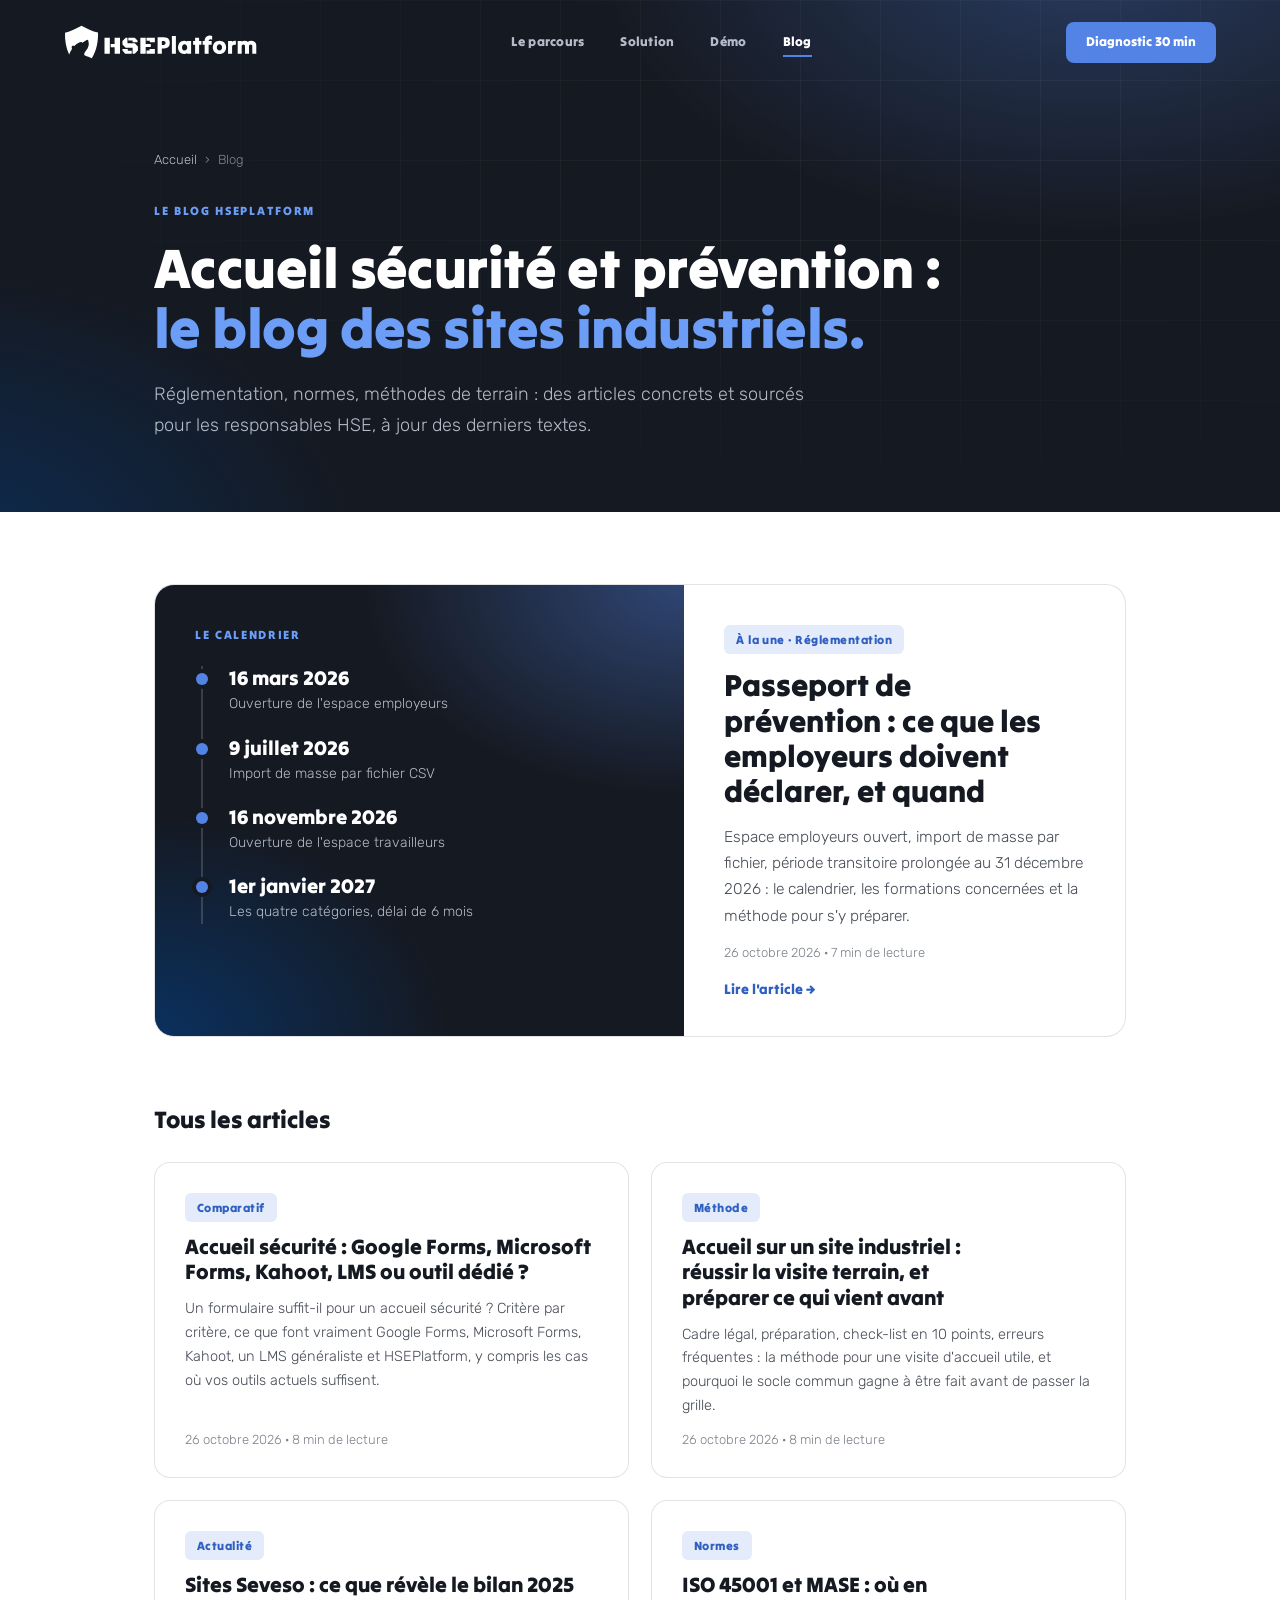
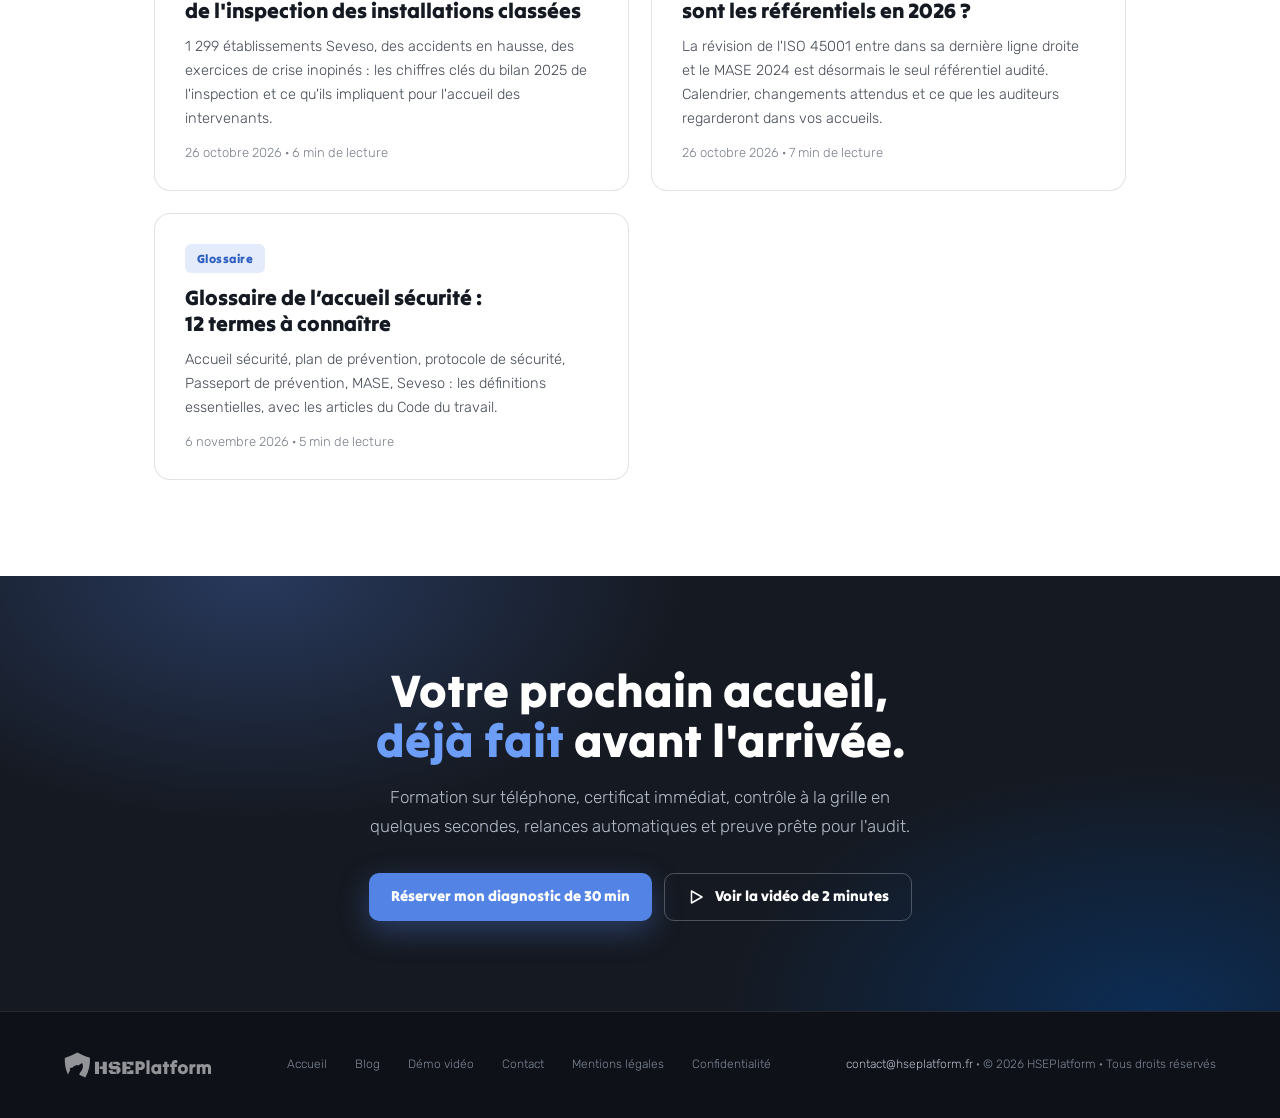
==== blog/index.html @ d21b33d3 "Blog" ====
<!DOCTYPE html>
<html lang="fr">
<head>
<meta charset="UTF-8">
<meta name="viewport" content="width=device-width, initial-scale=1.0">
<title>Blog accueil sécurité et prévention | HSEPlatform</title>
<meta name="description" content="Passeport de prévention, MASE, ISO 45001, sites Seveso, visite d&#x27;accueil : des articles concrets et sourcés pour les responsables HSE des sites industriels.">
<meta name="author" content="Etienne Landre, HSEPlatform">
<meta name="robots" content="index, follow, max-image-preview:large">
<link rel="canonical" href="https://hseplatform.fr/blog/">
<meta property="og:type" content="website">
<meta property="og:title" content="Blog accueil sécurité et prévention | HSEPlatform">
<meta property="og:description" content="Passeport de prévention, MASE, ISO 45001, sites Seveso, visite d&#x27;accueil : des articles concrets et sourcés pour les responsables HSE des sites industriels.">
<meta property="og:url" content="https://hseplatform.fr/blog/">
<meta property="og:image" content="https://hseplatform.fr/og/blog.jpg">
<meta property="og:image:width" content="1200">
<meta property="og:image:height" content="630">
<meta property="og:locale" content="fr_FR">
<meta property="og:site_name" content="HSEPlatform">
<meta name="twitter:card" content="summary_large_image">
<meta name="twitter:title" content="Blog accueil sécurité et prévention | HSEPlatform">
<meta name="twitter:description" content="Passeport de prévention, MASE, ISO 45001, sites Seveso, visite d&#x27;accueil : des articles concrets et sourcés pour les responsables HSE des sites industriels.">
<meta name="twitter:image" content="https://hseplatform.fr/og/blog.jpg">
<script type="application/ld+json">
{
 "@context": "https://schema.org",
 "@type": "Blog",
 "name": "Blog HSEPlatform",
 "description": "Réglementation, normes et méthodes pour l'accueil sécurité et la prévention sur les sites industriels.",
 "url": "https://hseplatform.fr/blog/",
 "inLanguage": "fr-FR",
 "publisher": {
  "@type": "Organization",
  "name": "HSEPlatform",
  "url": "https://hseplatform.fr/",
  "logo": {
   "@type": "ImageObject",
   "url": "https://hseplatform.fr/icon-512.png"
  }
 },
 "blogPost": [
  {
   "@type": "BlogPosting",
   "headline": "Passeport de prévention : ce que les employeurs doivent déclarer, et quand",
   "url": "https://hseplatform.fr/blog/passeport-de-prevention-employeurs.html",
   "datePublished": "2026-10-26",
   "author": {
    "@type": "Person",
    "name": "Etienne Landre",
    "jobTitle": "Cofondateur d'HSEPlatform",
    "url": "https://hseplatform.fr/"
   }
  },
  {
   "@type": "BlogPosting",
   "headline": "Accueil sécurité : Google Forms, Microsoft Forms, Kahoot, LMS ou outil dédié ?",
   "url": "https://hseplatform.fr/blog/accueil-securite-google-forms-microsoft-forms-kahoot-lms.html",
   "datePublished": "2026-10-26",
   "author": {
    "@type": "Person",
    "name": "Etienne Landre",
    "jobTitle": "Cofondateur d'HSEPlatform",
    "url": "https://hseplatform.fr/"
   }
  },
  {
   "@type": "BlogPosting",
   "headline": "Accueil sur un site industriel : réussir la visite terrain, et préparer ce qui vient avant",
   "url": "https://hseplatform.fr/blog/accueil-securite-visite-site-industriel.html",
   "datePublished": "2026-10-26",
   "author": {
    "@type": "Person",
    "name": "Etienne Landre",
    "jobTitle": "Cofondateur d'HSEPlatform",
    "url": "https://hseplatform.fr/"
   }
  },
  {
   "@type": "BlogPosting",
   "headline": "Sites Seveso : ce que révèle le bilan 2025 de l'inspection des installations classées",
   "url": "https://hseplatform.fr/blog/sites-seveso-bilan-inspection-2025.html",
   "datePublished": "2026-10-26",
   "author": {
    "@type": "Person",
    "name": "Etienne Landre",
    "jobTitle": "Cofondateur d'HSEPlatform",
    "url": "https://hseplatform.fr/"
   }
  },
  {
   "@type": "BlogPosting",
   "headline": "ISO 45001 et MASE : où en sont les référentiels en 2026 ?",
   "url": "https://hseplatform.fr/blog/iso-45001-mase-2026.html",
   "datePublished": "2026-10-26",
   "author": {
    "@type": "Person",
    "name": "Etienne Landre",
    "jobTitle": "Cofondateur d'HSEPlatform",
    "url": "https://hseplatform.fr/"
   }
  }
 ]
}
</script>
<link rel="icon" href="../favicon.ico" sizes="48x48">
<link rel="icon" href="../favicon.svg" type="image/svg+xml">
<link rel="icon" type="image/png" sizes="96x96" href="../favicon-96.png">
<link rel="apple-touch-icon" href="../apple-touch-icon.png">
<link rel="preconnect" href="https://fonts.googleapis.com">
<link rel="preconnect" href="https://fonts.gstatic.com" crossorigin>
<link href="https://fonts.googleapis.com/css2?family=Tilt+Warp&family=Rubik:ital,wght@0,300;0,400;0,500;1,300;1,400&display=swap" rel="stylesheet">
<link rel="stylesheet" href="blog.css">
</head>
<body>
<svg width="0" height="0" style="position:absolute" aria-hidden="true">
  <defs>
    <symbol id="lg-mark" viewBox="0 0 92.32 89.50"><g transform="translate(-161.07 -185.20)"><path d="M176.92 259.85 C178.11 257.30 182.09 251.19 182.58 249.21 C182.97 247.66 180.88 246.55 181.90 243.61 C183.47 239.06 188.19 242.07 188.96 241.68 C189.70 241.32 191.02 239.43 191.92 238.73 C194.71 236.58 204.02 231.04 207.26 231.09 C208.75 231.11 209.67 233.10 211.20 232.77 C213.32 231.80 222.45 225.15 223.95 225.19 C224.41 225.20 225.63 225.98 225.95 226.33 C227.07 227.60 227.90 236.42 227.67 238.38 C227.43 240.29 225.58 245.81 224.71 247.61 C222.57 252.02 212.21 261.61 216.49 266.51 C216.86 266.93 217.35 267.15 217.83 267.42 C222.93 270.27 230.05 271.87 235.55 274.53 C235.67 274.58 235.78 274.65 235.89 274.70 C236.34 274.06 236.73 273.47 237.03 272.98 C248.94 253.51 253.39 228.18 252.54 205.57 C237.20 202.37 222.01 194.81 208.27 187.20 C194.09 194.95 179.23 201.41 163.83 206.35 C163.07 225.46 166.28 246.68 174.76 264.75 C175.47 263.04 176.20 261.40 176.92 259.85 Z"/></g></symbol>
    <symbol id="lg-full" viewBox="0 0 519.50 91.50"><g transform="translate(-161.07 -185.20)"><path d="M176.92 259.85 C178.11 257.30 182.09 251.19 182.58 249.21 C182.97 247.66 180.88 246.55 181.90 243.61 C183.47 239.06 188.19 242.07 188.96 241.68 C189.70 241.32 191.02 239.43 191.92 238.73 C194.71 236.58 204.02 231.04 207.26 231.09 C208.75 231.11 209.67 233.10 211.20 232.77 C213.32 231.80 222.45 225.15 223.95 225.19 C224.41 225.20 225.63 225.98 225.95 226.33 C227.07 227.60 227.90 236.42 227.67 238.38 C227.43 240.29 225.58 245.81 224.71 247.61 C222.57 252.02 212.21 261.61 216.49 266.51 C216.86 266.93 217.35 267.15 217.83 267.42 C222.93 270.27 230.05 271.87 235.55 274.53 C235.67 274.58 235.78 274.65 235.89 274.70 C236.34 274.06 236.73 273.47 237.03 272.98 C248.94 253.51 253.39 228.18 252.54 205.57 C237.20 202.37 222.01 194.81 208.27 187.20 C194.09 194.95 179.23 201.41 163.83 206.35 C163.07 225.46 166.28 246.68 174.76 264.75 C175.47 263.04 176.20 261.40 176.92 259.85 Z"/><path d="M297.32665246352553 262.39849853515625V244.90547385439277H286.68154653534293V236.27255258336663H297.22928868979216V219.33125595375896H311.70403638482094V262.39849853515625ZM270.06479581817985 262.39849853515625V219.33125595375896H284.4097251482308V262.39849853515625Z M345.6504305116832 262.39849853515625V246.26856668666005H327.0214951373637L318.38857386633754 237.63564541563392V227.93172263354063L327.0214951373637 219.33125595375896H331.88968382403255V234.61736842989922H351.6869844831526L360.02781443297863 243.25028970092535V253.79803185537457L351.42734775319695 262.39849853515625ZM345.6504305116832 231.40436389669776V227.0879032611847H334.1615052111447V219.33125595375896H351.3948931619525L358.8594491481781 226.82826653122902V231.40436389669776ZM325.62594771385193 262.39849853515625 318.38857386633754 253.79803185537457V249.4815712198615H332.7335031963885V254.60939663648605H343.3786091245711V262.39849853515625Z M366.5615914724767 262.39849853515625V219.33125595375896H380.90652080252767V236.40237094834447H394.6348128989339V244.710746306926H380.90652080252767V262.39849853515625ZM392.1033547818661 231.79381899163127V227.67208590358496H383.1783421896398V219.33125595375896H405.6044647395611V231.79381899163127ZM383.1783421896398 262.39849853515625V253.79803185537457H391.25953540951014V249.4815712198615H405.6044647395611V262.39849853515625Z M412.93260368347165 262.39849853515625Q412.93260368347165 251.40382189941405 412.93260368347165 240.14736724853515Q412.93260368347165 228.89091259765627 412.93260368347165 217.89623596191407Q416.99016291809085 217.89623596191407 421.0804444046021 217.89623596191407Q425.1707258911133 217.89623596191407 429.16284062194825 217.89623596191407Q434.2020674133301 217.89623596191407 437.9324041290283 219.82684882354738Q441.66274084472656 221.75746168518066 443.7569649658203 225.22602038574217Q445.8511890869141 228.69457908630372 445.8511890869141 233.34113885498047Q445.8511890869141 237.92225411987306 443.7896872177124 241.39081282043458Q441.72818534851075 244.8593715209961 438.16145989227294 246.7572621307373Q434.59473443603514 248.6551527404785 430.0790636749268 248.6551527404785Q428.6392845916748 248.6551527404785 427.2322277603149 248.6551527404785Q425.82517092895506 248.6551527404785 424.3853918457031 248.6551527404785Q424.3853918457031 252.05826693725587 424.3853918457031 255.5268256378174Q424.3853918457031 258.9953843383789 424.3853918457031 262.39849853515625Q421.5712781829834 262.39849853515625 418.6917200164795 262.39849853515625Q415.8121618499756 262.39849853515625 412.93260368347165 262.39849853515625ZM429.16284062194825 228.17102305603026Q427.984839553833 228.17102305603026 426.7741162338257 228.17102305603026Q425.56339291381835 228.17102305603026 424.3853918457031 228.17102305603026Q424.3853918457031 230.78880320739745 424.3853918457031 233.43930561065673Q424.3853918457031 236.089808013916 424.3853918457031 238.7075881652832Q425.69428192138673 238.7075881652832 427.1013387527466 238.7075881652832Q428.50839558410644 238.7075881652832 429.81728565979006 238.7075881652832Q431.8460652770996 238.7075881652832 433.1222331008911 237.20236457824706Q434.3984009246826 235.69714099121094 434.3984009246826 233.47202786254883Q434.3984009246826 231.18147023010255 433.0240663452148 229.6762466430664Q431.64973176574705 228.17102305603026 429.16284062194825 228.17102305603026Z M451.4139749145508 262.39849853515625Q451.4139749145508 250.55304335021972 451.4139749145508 238.51125465393068Q451.4139749145508 226.4694659576416 451.4139749145508 214.62401077270508Q454.0971995697021 214.62401077270508 456.8458687286377 214.62401077270508Q459.59453788757327 214.62401077270508 462.21231803894045 214.62401077270508Q462.21231803894045 226.4694659576416 462.21231803894045 238.51125465393068Q462.21231803894045 250.55304335021972 462.21231803894045 262.39849853515625Q459.59453788757327 262.39849853515625 456.8458687286377 262.39849853515625Q454.0971995697021 262.39849853515625 451.4139749145508 262.39849853515625Z M492.3167785644531 262.39849853515625Q492.3167785644531 261.8749425048828 492.3167785644531 261.3841087265015Q492.3167785644531 260.8932749481201 492.3167785644531 260.4351634216309Q490.68066596984863 261.80949800109863 488.61916410064697 262.56210979461673Q486.5576622314453 263.3147215881348 484.20166009521483 263.3147215881348Q480.8639904022217 263.3147215881348 477.9189877319336 262.0385537643433Q474.9739850616455 260.7623859405518 472.71614968109134 258.3736615524292Q470.4583143005371 255.98493716430664 469.18214647674563 252.71271197509765Q467.9059786529541 249.44048678588868 467.9059786529541 245.4483720550537Q467.9059786529541 241.39081282043458 469.18214647674563 238.11858763122558Q470.4583143005371 234.8463624420166 472.71614968109134 232.5230825576782Q474.9739850616455 230.19980267333983 477.9189877319336 228.92363484954834Q480.8639904022217 227.64746702575684 484.13621559143064 227.64746702575684Q486.4922177276611 227.64746702575684 488.5864418487549 228.4000788192749Q490.68066596984863 229.15269061279298 492.3167785644531 230.46158068847657Q492.3167785644531 229.93802465820312 492.3167785644531 229.47991313171386Q492.3167785644531 229.0218016052246 492.3167785644531 228.56369007873536Q495.0000032196045 228.56369007873536 497.74867237854005 228.56369007873536Q500.49734153747556 228.56369007873536 503.11512168884275 228.56369007873536Q503.11512168884275 236.94058656311034 503.11512168884275 245.4810943069458Q503.11512168884275 254.02160205078124 503.11512168884275 262.39849853515625Q500.49734153747556 262.39849853515625 497.74867237854005 262.39849853515625Q495.0000032196045 262.39849853515625 492.3167785644531 262.39849853515625ZM485.6414391784668 253.75982403564453Q485.6414391784668 253.75982403564453 485.6414391784668 253.75982403564453Q485.6414391784668 253.75982403564453 485.6414391784668 253.75982403564453Q488.7827753601074 253.75982403564453 490.68066596984863 251.46926640319825Q492.5785565795898 249.17870877075197 492.5785565795898 245.4483720550537Q492.5785565795898 241.71803533935548 490.68066596984863 239.4601999588013Q488.7827753601074 237.20236457824709 485.6414391784668 237.20236457824709Q482.434658493042 237.20236457824709 480.56949013519284 239.4274777069092Q478.70432177734375 241.6525908355713 478.70432177734375 245.4483720550537Q478.70432177734375 249.24415327453613 480.56949013519284 251.50198865509032Q482.434658493042 253.75982403564453 485.6414391784668 253.75982403564453Z M513.8480200042725 262.39849853515625Q513.8480200042725 256.37760418701174 513.8480200042725 250.29126533508304Q513.8480200042725 244.2049264831543 513.8480200042725 238.24947663879394Q512.5391299285889 238.24947663879394 511.19751760101315 238.24947663879394Q509.8559052734375 238.24947663879394 508.5470151977539 238.24947663879394Q508.5470151977539 235.8280299987793 508.5470151977539 233.40658335876464Q508.5470151977539 230.98513671875 508.5470151977539 228.56369007873536Q509.8559052734375 228.56369007873536 511.19751760101315 228.56369007873536Q512.5391299285889 228.56369007873536 513.8480200042725 228.56369007873536Q513.8480200042725 226.27313244628908 513.8480200042725 224.01529706573487Q513.8480200042725 221.75746168518066 513.8480200042725 219.53234855651857Q516.5312446594238 219.53234855651857 519.2799138183593 219.53234855651857Q522.028582977295 219.53234855651857 524.6463631286621 219.53234855651857Q524.6463631286621 221.75746168518066 524.6463631286621 224.01529706573487Q524.6463631286621 226.27313244628908 524.6463631286621 228.56369007873536Q526.1515867156983 228.56369007873536 527.7222548065185 228.56369007873536Q529.2929228973388 228.56369007873536 530.798146484375 228.56369007873536Q530.798146484375 230.98513671875 530.798146484375 233.40658335876464Q530.798146484375 235.8280299987793 530.798146484375 238.24947663879394Q529.2929228973388 238.24947663879394 527.7222548065185 238.24947663879394Q526.1515867156983 238.24947663879394 524.6463631286621 238.24947663879394Q524.6463631286621 244.2049264831543 524.6463631286621 250.29126533508304Q524.6463631286621 256.37760418701174 524.6463631286621 262.39849853515625Q522.028582977295 262.39849853515625 519.2799138183593 262.39849853515625Q516.5312446594238 262.39849853515625 513.8480200042725 262.39849853515625Z M534.2667112426758 238.24947663879394Q534.2667112426758 235.8280299987793 534.2667112426758 233.40658335876464Q534.2667112426758 230.98513671875 534.2667112426758 228.56369007873536Q535.5756013183594 228.56369007873536 536.9172136459351 228.56369007873536Q538.2588259735107 228.56369007873536 539.5677160491944 228.56369007873536Q539.5677160491944 228.23646755981446 539.5677160491944 227.97468954467774Q539.5677160491944 227.71291152954103 539.5677160491944 227.4511335144043Q539.5677160491944 223.06635176086428 541.3674399032593 220.0886268386841Q543.1671637573243 217.1109019165039 546.1448886795044 215.5075115737915Q549.1226136016845 213.9041212310791 552.6893390579223 213.6750654678345Q556.2560645141601 213.44600970458984 559.7900677185058 214.62401077270508Q559.7900677185058 217.04545741271974 559.7900677185058 219.59779306030276Q559.7900677185058 222.15012870788576 559.7900677185058 224.63701985168458Q555.8633974914551 223.328129776001 553.1147283325195 224.11346382141113Q550.366059173584 224.8987978668213 550.366059173584 227.51657801818848Q550.366059173584 227.7783560333252 550.366059173584 228.04013404846194Q550.366059173584 228.30191206359865 550.366059173584 228.56369007873536Q552.3948387908936 228.56369007873536 554.4236184082031 228.56369007873536Q556.4523980255127 228.56369007873536 558.4811776428222 228.56369007873536Q558.4811776428222 230.98513671875 558.4811776428222 233.40658335876464Q558.4811776428222 235.8280299987793 558.4811776428222 238.24947663879394Q556.4523980255127 238.24947663879394 554.4236184082031 238.24947663879394Q552.3948387908936 238.24947663879394 550.366059173584 238.24947663879394Q550.366059173584 244.2049264831543 550.366059173584 250.29126533508304Q550.366059173584 256.37760418701174 550.366059173584 262.39849853515625Q547.7482790222168 262.39849853515625 544.9996098632812 262.39849853515625Q542.2509407043457 262.39849853515625 539.5677160491944 262.39849853515625Q539.5677160491944 256.37760418701174 539.5677160491944 250.29126533508304Q539.5677160491944 244.2049264831543 539.5677160491944 238.24947663879394Q538.2588259735107 238.24947663879394 536.9172136459351 238.24947663879394Q535.5756013183594 238.24947663879394 534.2667112426758 238.24947663879394Z M579.4234512329101 263.4456105957031Q579.4234512329101 263.4456105957031 579.4234512329101 263.4456105957031Q579.4234512329101 263.4456105957031 579.4234512329101 263.4456105957031Q575.6276700134277 263.4456105957031 572.3554448242187 262.10399826812744Q569.0832196350098 260.7623859405518 566.6617729949951 258.308217048645Q564.2403263549804 255.8540481567383 562.8987140274048 252.58182296752932Q561.5571016998291 249.30959777832032 561.5571016998291 245.4483720550537Q561.5571016998291 241.5871463317871 562.8987140274048 238.3149211425781Q564.2403263549804 235.04269595336913 566.6617729949951 232.6212493133545Q569.0832196350098 230.19980267333983 572.3554448242187 228.85819034576417Q575.6276700134277 227.51657801818848 579.4234512329101 227.51657801818848Q583.2846769561768 227.51657801818848 586.5241798934937 228.85819034576417Q589.7636828308106 230.19980267333983 592.1851294708251 232.6212493133545Q594.6065761108398 235.04269595336913 595.9481884384155 238.3149211425781Q597.2898007659912 241.5871463317871 597.2898007659912 245.4483720550537Q597.2898007659912 249.30959777832032 595.9481884384155 252.58182296752932Q594.6065761108398 255.8540481567383 592.1851294708251 258.308217048645Q589.7636828308106 260.7623859405518 586.5241798934937 262.10399826812744Q583.2846769561768 263.4456105957031 579.4234512329101 263.4456105957031ZM579.4234512329101 253.69437953186036Q579.4234512329101 253.69437953186036 579.4234512329101 253.69437953186036Q579.4234512329101 253.69437953186036 579.4234512329101 253.69437953186036Q582.630231918335 253.69437953186036 584.5608447799682 251.371099647522Q586.4914576416015 249.04781976318358 586.4914576416015 245.4483720550537Q586.4914576416015 241.78347984313965 584.5608447799682 239.52564446258543Q582.630231918335 237.26780908203125 579.4234512329101 237.26780908203125Q576.2166705474854 237.26780908203125 574.286057685852 239.52564446258543Q572.3554448242187 241.78347984313965 572.3554448242187 245.4483720550537Q572.3554448242187 249.04781976318358 574.286057685852 251.371099647522Q576.2166705474854 253.69437953186036 579.4234512329101 253.69437953186036Z M602.6562714385987 262.39849853515625Q602.6562714385987 254.02160205078124 602.6562714385987 245.4810943069458Q602.6562714385987 236.94058656311034 602.6562714385987 228.56369007873536Q605.33949609375 228.56369007873536 608.0881652526855 228.56369007873536Q610.8368344116211 228.56369007873536 613.4546145629882 228.56369007873536Q613.4546145629882 229.0218016052246 613.4546145629882 229.47991313171386Q613.4546145629882 229.93802465820312 613.4546145629882 230.39613618469238Q615.4833941802979 228.95635710144043 618.0357298278809 228.23646755981446Q620.5880654754638 227.51657801818848 623.5985126495361 227.8438005371094Q623.5985126495361 230.46158068847657 623.5985126495361 233.14480534362792Q623.5985126495361 235.8280299987793 623.5985126495361 238.44581015014649Q618.428396850586 237.7259206085205 615.9415057067871 239.3293109512329Q613.4546145629882 240.9327012939453 613.4546145629882 244.5321490020752Q613.4546145629882 248.91693075561523 613.4546145629882 253.43260151672362Q613.4546145629882 257.948272277832 613.4546145629882 262.39849853515625Q610.8368344116211 262.39849853515625 608.0881652526855 262.39849853515625Q605.33949609375 262.39849853515625 602.6562714385987 262.39849853515625Z M628.5068573760987 262.39849853515625Q628.5068573760987 254.02160205078124 628.5068573760987 245.4810943069458Q628.5068573760987 236.94058656311034 628.5068573760987 228.56369007873536Q631.19008203125 228.56369007873536 633.9387511901855 228.56369007873536Q636.6874203491211 228.56369007873536 639.3052005004882 228.56369007873536Q639.3052005004882 229.0218016052246 639.3052005004882 229.4144686279297Q639.3052005004882 229.80713565063476 639.3052005004882 230.26524717712402Q641.0067575988769 229.0218016052246 643.1009817199706 228.33463431549072Q645.1952058410644 227.64746702575684 647.4203189697265 227.64746702575684Q649.8417656097412 227.64746702575684 651.8705452270508 228.46552332305907Q653.8993248443603 229.28357962036134 655.3391039276123 230.85424771118164Q657.433328048706 229.3490241241455 660.0838304519652 228.49824557495117Q662.7343328552246 227.64746702575684 665.5484465179443 227.64746702575684Q669.5405612487793 227.64746702575684 672.4528416671753 229.28357962036134Q675.3651220855713 230.91969221496583 676.9685124282837 233.9301393890381Q678.5719027709961 236.94058656311034 678.5719027709961 241.19447930908203Q678.5719027709961 246.4300396118164 678.5719027709961 251.79648892211912Q678.5719027709961 257.1629382324219 678.5719027709961 262.39849853515625Q675.954122619629 262.39849853515625 673.2054534606934 262.39849853515625Q670.4567843017578 262.39849853515625 667.7735596466065 262.39849853515625Q667.7735596466065 257.4901607513428 667.7735596466065 252.45093395996093Q667.7735596466065 247.4117071685791 667.7735596466065 242.50336938476562Q667.7735596466065 240.27825625610353 666.7591698379517 238.87119942474368Q665.7447800292969 237.4641425933838 663.5196669006348 237.4641425933838Q661.3599982757569 237.4641425933838 660.1492749557495 238.8057549209595Q658.9385516357422 240.14736724853515 658.9385516357422 242.50336938476562Q658.9385516357422 247.4117071685791 658.9385516357422 252.45093395996093Q658.9385516357422 257.4901607513428 658.9385516357422 262.39849853515625Q656.320771484375 262.39849853515625 653.5721023254395 262.39849853515625Q650.823433166504 262.39849853515625 648.1402085113525 262.39849853515625Q648.1402085113525 257.4901607513428 648.1402085113525 252.45093395996093Q648.1402085113525 247.4117071685791 648.1402085113525 242.50336938476562Q648.1402085113525 240.27825625610353 647.1258187026978 238.87119942474368Q646.111428894043 237.4641425933838 643.8863157653809 237.4641425933838Q641.7266471405029 237.4641425933838 640.5159238204956 238.8057549209595Q639.3052005004882 240.14736724853515 639.3052005004882 242.50336938476562Q639.3052005004882 247.4117071685791 639.3052005004882 252.45093395996093Q639.3052005004882 257.4901607513428 639.3052005004882 262.39849853515625Q636.6874203491211 262.39849853515625 633.9387511901855 262.39849853515625Q631.19008203125 262.39849853515625 628.5068573760987 262.39849853515625Z"/></g></symbol>
  </defs>
</svg>
<nav id="nav">
  <a href="../" class="nav-logo" aria-label="HSEPlatform, accueil"><svg class="lg" viewBox="0 0 519.50 91.50" aria-hidden="true"><use href="#lg-full"/></svg></a>
  <div class="nav-links">
    <a href="../#grille">Le parcours</a>
    <a href="../#solution">Solution</a>
    <a href="../#demo">Démo</a>
    <a href="./" class="on" aria-current="page">Blog</a>
  </div>
  <a href="../#contact" class="nav-cta">Diagnostic 30 min</a>
</nav>

<header class="bh">
  <div class="bh-in">
    <div class="crumbs" aria-label="Fil d'Ariane"><a href="../">Accueil</a><span aria-hidden="true">›</span><span>Blog</span></div>
    <span class="eyebrow">Le blog HSEPlatform</span>
    <h1>Accueil sécurité et prévention : <em>le blog des sites industriels.</em></h1>
    <p class="intro">Réglementation, normes, méthodes de terrain : des articles concrets et sourcés pour les responsables HSE, à jour des derniers textes.</p>
  </div>
</header>

<main class="wrap">
  <a class="feat" href="passeport-de-prevention-employeurs.html">
    <div class="feat-v"><div class="fv"><div class="fv-k">Le calendrier</div><ul class="fv-tl"><li><b>16 mars 2026</b><span>Ouverture de l&#x27;espace employeurs</span></li><li><b>9 juillet 2026</b><span>Import de masse par fichier CSV</span></li><li><b>16 novembre 2026</b><span>Ouverture de l&#x27;espace travailleurs</span></li><li><b>1er janvier 2027</b><span>Les quatre catégories, délai de 6 mois</span></li></ul></div></div>
    <div class="feat-b">
      <span class="tag">À la une · Réglementation</span>
      <h2>Passeport de prévention : ce que les employeurs doivent déclarer, et quand</h2>
      <p>Espace employeurs ouvert, import de masse par fichier, période transitoire prolongée au 31 décembre 2026 : le calendrier, les formations concernées et la méthode pour s&#x27;y préparer.</p>
      <span class="small-meta">26 octobre 2026 · 7 min de lecture</span>
      <span class="more">Lire l'article →</span>
    </div>
  </a>

  <div class="sec-h"><h2>Tous les articles</h2></div>
  <div class="grid">
    <a class="card" href="accueil-securite-google-forms-microsoft-forms-kahoot-lms.html">
      <span class="tag">Comparatif</span>
      <h3>Accueil sécurité : Google Forms, Microsoft Forms, Kahoot, LMS ou outil dédié ?</h3>
      <p>Un formulaire suffit-il pour un accueil sécurité ? Critère par critère, ce que font vraiment Google Forms, Microsoft Forms, Kahoot, un LMS généraliste et HSEPlatform, y compris les cas où vos outils actuels suffisent.</p>
      <span class="small-meta">26 octobre 2026 · 8 min de lecture</span>
    </a>
    <a class="card" href="accueil-securite-visite-site-industriel.html">
      <span class="tag">Méthode</span>
      <h3>Accueil sur un site industriel : réussir la visite terrain, et préparer ce qui vient avant</h3>
      <p>Cadre légal, préparation, check-list en 10 points, erreurs fréquentes : la méthode pour une visite d&#x27;accueil utile, et pourquoi le socle commun gagne à être fait avant de passer la grille.</p>
      <span class="small-meta">26 octobre 2026 · 8 min de lecture</span>
    </a>
    <a class="card" href="sites-seveso-bilan-inspection-2025.html">
      <span class="tag">Actualité</span>
      <h3>Sites Seveso : ce que révèle le bilan 2025 de l&#x27;inspection des installations classées</h3>
      <p>1 299 établissements Seveso, des accidents en hausse, des exercices de crise inopinés : les chiffres clés du bilan 2025 de l&#x27;inspection et ce qu&#x27;ils impliquent pour l&#x27;accueil des intervenants.</p>
      <span class="small-meta">26 octobre 2026 · 6 min de lecture</span>
    </a>
    <a class="card" href="iso-45001-mase-2026.html">
      <span class="tag">Normes</span>
      <h3>ISO 45001 et MASE : où en sont les référentiels en 2026 ?</h3>
      <p>La révision de l&#x27;ISO 45001 entre dans sa dernière ligne droite et le MASE 2024 est désormais le seul référentiel audité. Calendrier, changements attendus et ce que les auditeurs regarderont dans vos accueils.</p>
      <span class="small-meta">26 octobre 2026 · 7 min de lecture</span>
    </a>
    <a class="card" href="glossaire-accueil-securite.html">
      <span class="tag">Glossaire</span>
      <h3>Glossaire de l’accueil sécurité : 12 termes à connaître</h3>
      <p>Accueil sécurité, plan de prévention, protocole de sécurité, Passeport de prévention, MASE, Seveso : les définitions essentielles, avec les articles du Code du travail.</p>
      <span class="small-meta">6 novembre 2026 · 5 min de lecture</span>
    </a>
  </div>
</main>

<section class="endcta">
  <h2>Votre prochain accueil, <em>déjà fait</em> avant l'arrivée.</h2>
  <p>Formation sur téléphone, certificat immédiat, contrôle à la grille en quelques secondes, relances automatiques et preuve prête pour l'audit.</p>
  <div class="cta-row">
    <a class="btn main" href="../#contact">Réserver mon diagnostic de 30 min</a>
    <a class="btn ghost" href="../#demo"><svg viewBox="0 0 24 24"><polygon points="6 4 20 12 6 20 6 4"/></svg>Voir la vidéo de 2 minutes</a>
  </div>
</section>

<footer>
  <div class="ft-logo"><svg class="lg" viewBox="0 0 519.50 91.50" aria-hidden="true"><use href="#lg-full"/></svg></div>
  <div class="ft-links">
    <a href="../">Accueil</a>
    <a href="./">Blog</a>
    <a href="../#demo">Démo vidéo</a>
    <a href="../#contact">Contact</a>
    <a href="../#mentions-legales">Mentions légales</a>
    <a href="../#confidentialite">Confidentialité</a>
  </div>
  <div class="ft-copy"><a href="mailto:contact@hseplatform.fr">contact@hseplatform.fr</a> · © 2026 HSEPlatform · Tous droits réservés</div>
</footer>
<script>
(function(){
  var nav=document.getElementById('nav'),sp=document.getElementById('sp');
  function onScroll(){
    nav.classList.toggle('sc',window.scrollY>40);
    if(sp){var h=document.documentElement.scrollHeight-window.innerHeight;sp.style.width=(h>0?window.scrollY/h*100:0)+'%';}
  }
  window.addEventListener('scroll',onScroll,{passive:true});onScroll();
  var links=[].slice.call(document.querySelectorAll('.toc a[href^="#"]'));
  if(links.length&&'IntersectionObserver' in window){
    var map={};links.forEach(function(a){map[a.getAttribute('href').slice(1)]=a;});
    var io=new IntersectionObserver(function(es){es.forEach(function(e){if(e.isIntersecting){links.forEach(function(l){l.classList.remove('on');});var a=map[e.target.id];if(a)a.classList.add('on');}});},{rootMargin:'-20% 0px -70% 0px'});
    Object.keys(map).forEach(function(id){var el=document.getElementById(id);if(el)io.observe(el);});
  }
})();
</script>
</body>
</html>
---- blog/blog.css ----
/* ═══════════════════════════════════════════════════════════
   BLOG HSEPlatform, même direction artistique que la page d'accueil
   Encre #151921 · bleu #5383e5 · Tilt Warp (titres) · Rubik (texte)
   ═══════════════════════════════════════════════════════════ */
:root{
  --ink:#151921; --ink-2:#1b2130; --ink-3:#242b3b; --black:#0e1118;
  --off:#f3f5f7; --off-2:#e6e9ee; --white:#ffffff;
  --blue:#5383e5; --blue-2:#6c9df7; --blue-3:#2f5fc0; --blue-deep:#024492; --blue-bg:#e4ecfb;
  --text:#151921; --text-2:#454b55; --text-3:#7b818c;
  --on-ink:#eef2f6; --on-ink-2:#b4bcc9; --on-ink-3:#7d8694;
  --line:rgba(21,25,33,.12); --line-2:rgba(21,25,33,.2); --line-dk:rgba(255,255,255,.1);
  --display:'Tilt Warp','Arial Rounded MT Bold','Arial Black',sans-serif;
  --ui:'Rubik','Helvetica Neue',Arial,sans-serif;
  --ease:cubic-bezier(0.16,1,0.3,1);
}
*,*::before,*::after{box-sizing:border-box;margin:0;padding:0}
html{scroll-behavior:smooth}
body{font-family:var(--ui);font-weight:300;background:var(--white);color:var(--text);-webkit-font-smoothing:antialiased;line-height:1.6;overflow-x:hidden;overflow-x:clip}
h1,h2,h3{text-wrap:balance}
strong,b{font-weight:500}
a{color:var(--blue-3)}
.lg{display:block;fill:currentColor}
a:focus-visible,button:focus-visible{outline:3px solid var(--blue-2);outline-offset:3px}

/* progression de lecture */
.sp{position:fixed;top:0;left:0;z-index:1001;height:3px;width:0;background:linear-gradient(90deg,var(--blue-deep),var(--blue-2))}

/* ── NAV (identique au site) ── */
nav{position:fixed;top:0;left:0;right:0;z-index:1000;padding:22px 64px;display:flex;align-items:center;justify-content:space-between;transition:background .4s,padding .4s,box-shadow .4s;color:var(--on-ink)}
nav.sc{background:rgba(255,255,255,.94);backdrop-filter:blur(16px);-webkit-backdrop-filter:blur(16px);padding:14px 64px;box-shadow:0 1px 0 var(--line),0 8px 32px rgba(21,25,33,.06);color:var(--ink)}
.nav-logo{display:flex;align-items:center;color:#fff;text-decoration:none}
nav.sc .nav-logo{color:var(--ink)}
.nav-logo .lg{height:34px;width:auto}
.nav-links{display:flex;align-items:center;gap:36px}
.nav-links a{font-family:var(--display);font-size:13px;letter-spacing:.02em;color:var(--on-ink-2);text-decoration:none;transition:color .2s;position:relative}
.nav-links a::after{content:'';position:absolute;bottom:-4px;left:0;width:0;height:2px;background:var(--blue);transition:width .25s}
.nav-links a:hover,.nav-links a.on{color:#fff}
.nav-links a:hover::after,.nav-links a.on::after{width:100%}
nav.sc .nav-links a{color:var(--text-2)}
nav.sc .nav-links a:hover,nav.sc .nav-links a.on{color:var(--ink)}
.nav-cta{padding:10px 20px;border-radius:8px;background:var(--blue);color:#fff;font-family:var(--display);font-size:13px;text-decoration:none;transition:all .25s}
.nav-cta:hover{background:var(--blue-2);transform:translateY(-1px);box-shadow:0 8px 24px rgba(83,131,229,.35)}

/* ── EN-TÊTE SOMBRE ── */
.bh{position:relative;overflow:hidden;background:var(--ink);color:var(--on-ink);padding:150px 64px 72px}
.bh::before{content:'';position:absolute;inset:0;pointer-events:none;background:radial-gradient(800px 460px at 85% -10%,rgba(83,131,229,.32),transparent 62%),radial-gradient(700px 480px at -5% 110%,rgba(2,68,146,.45),transparent 62%)}
.bh::after{content:'';position:absolute;inset:0;pointer-events:none;background-image:linear-gradient(rgba(255,255,255,.04) 1px,transparent 1px),linear-gradient(90deg,rgba(255,255,255,.04) 1px,transparent 1px);background-size:80px 80px;-webkit-mask-image:radial-gradient(ellipse at 70% 30%,#000 20%,transparent 75%);mask-image:radial-gradient(ellipse at 70% 30%,#000 20%,transparent 75%)}
.bh-in{position:relative;z-index:1;max-width:972px;margin:0 auto}
.bh-in.narrow h1{max-width:820px}
.crumbs{display:flex;flex-wrap:wrap;gap:8px;font-size:13px;color:var(--on-ink-3);margin-bottom:26px}
.crumbs a{color:var(--on-ink-2);text-decoration:none}
.crumbs a:hover{color:#fff}
.crumbs span[aria-hidden]{color:var(--on-ink-3)}
.eyebrow{display:inline-block;font-family:var(--display);font-size:12px;letter-spacing:.14em;text-transform:uppercase;color:var(--blue-2);margin-bottom:18px}
.bh h1{font-family:var(--display);font-weight:400;font-size:clamp(32px,4.4vw,56px);line-height:1.08;letter-spacing:-.01em;color:#fff}
.bh h1 em{font-style:normal;color:var(--blue-2)}
.bh .intro{margin-top:20px;font-size:18px;line-height:1.7;color:var(--on-ink-2);max-width:62ch}
.meta{display:flex;flex-wrap:wrap;align-items:center;gap:10px 22px;margin-top:28px;font-size:14px;color:var(--on-ink-2)}
.meta .who{display:flex;align-items:center;gap:10px}
.meta .av{width:36px;height:36px;border-radius:50%;background:var(--blue);color:#fff;display:grid;place-items:center;font-family:var(--display);font-size:13px}
.meta .who b{display:block;color:#fff;font-weight:400}
.meta .who small{display:block;font-size:12px;color:var(--on-ink-3)}
.meta .dot{width:4px;height:4px;border-radius:50%;background:var(--on-ink-3)}
.cat{display:inline-flex;align-items:center;padding:5px 12px;border-radius:6px;background:rgba(83,131,229,.16);color:var(--blue-2);font-family:var(--display);font-size:12px;letter-spacing:.04em}

/* ── INDEX DU BLOG ── */
.wrap{max-width:1100px;margin:0 auto;padding:72px 64px 96px}
.feat{display:grid;grid-template-columns:1.2fr 1fr;gap:0;border-radius:20px;overflow:hidden;border:1px solid var(--line);background:var(--white);text-decoration:none;color:inherit;transition:transform .35s var(--ease),box-shadow .35s var(--ease)}
.feat:hover{transform:translateY(-4px);box-shadow:0 22px 60px rgba(21,25,33,.14)}
.feat-v{position:relative;background:var(--ink);min-height:300px;overflow:hidden}
.feat-v img{position:absolute;inset:0;width:100%;height:100%;object-fit:cover;display:block}
.feat-v::before{content:'';position:absolute;inset:0;pointer-events:none;background:radial-gradient(520px 340px at 100% 0%,rgba(83,131,229,.42),transparent 62%),radial-gradient(480px 360px at 0% 100%,rgba(2,68,146,.55),transparent 62%)}
.fv{position:relative;z-index:1;padding:40px 40px 36px;color:var(--on-ink-2)}
.fv-k{font-family:var(--display);font-size:12px;letter-spacing:.14em;text-transform:uppercase;color:var(--blue-2);margin-bottom:22px}
.fv-tl{list-style:none;border-left:2px solid rgba(255,255,255,.16);margin-left:6px}
.fv-tl li{position:relative;padding:0 0 20px 26px}
.fv-tl li:last-child{padding-bottom:0}
.fv-tl li::before{content:'';position:absolute;left:-7px;top:7px;width:12px;height:12px;border-radius:50%;background:var(--blue);box-shadow:0 0 0 4px var(--ink)}
.fv-tl b{display:block;font-family:var(--display);font-weight:400;font-size:20px;line-height:1.2;color:#fff}
.fv-tl span{display:block;font-size:14px;margin-top:3px}
.feat-b{padding:40px 40px 36px;display:flex;flex-direction:column;gap:14px}
.feat-b h2{font-family:var(--display);font-weight:400;font-size:clamp(24px,2.4vw,32px);line-height:1.15;color:var(--ink)}
.feat-b p{color:var(--text-2);font-size:15.5px;line-height:1.7}
.tag{align-self:flex-start;display:inline-flex;padding:5px 12px;border-radius:6px;background:var(--blue-bg);color:var(--blue-3);font-family:var(--display);font-size:12px;letter-spacing:.04em}
.small-meta{font-size:13px;color:var(--text-3);margin-top:auto}
.more{font-family:var(--display);font-size:14px;color:var(--blue-3)}
.grid{display:grid;grid-template-columns:repeat(2,1fr);gap:22px;margin-top:22px}
.card{display:flex;flex-direction:column;gap:12px;padding:30px 30px 26px;border:1px solid var(--line);border-radius:16px;background:var(--white);text-decoration:none;color:inherit;transition:transform .3s var(--ease),box-shadow .3s var(--ease),border-color .3s}
.card:hover{transform:translateY(-4px);box-shadow:0 18px 44px rgba(21,25,33,.10);border-color:var(--line-2)}
.card h3{font-family:var(--display);font-weight:400;font-size:21px;line-height:1.22;color:var(--ink)}
.card p{font-size:14.5px;color:var(--text-2);line-height:1.65}
.sec-h{display:flex;align-items:baseline;justify-content:space-between;gap:20px;margin:64px 0 6px}
.sec-h h2{font-family:var(--display);font-weight:400;font-size:24px;color:var(--ink)}

/* ── ARTICLE ── */
.art{max-width:1100px;margin:0 auto;padding:64px 64px 40px;display:grid;grid-template-columns:minmax(0,1fr) 260px;gap:64px;align-items:start}
.prose{min-width:0;max-width:720px;font-size:17px;line-height:1.78;color:var(--text-2)}
.prose>*+*{margin-top:20px}
.prose .lead{font-size:19.5px;line-height:1.7;color:var(--text)}
.prose h2{font-family:var(--display);font-weight:400;font-size:clamp(25px,2.4vw,31px);line-height:1.18;color:var(--ink);margin-top:56px;scroll-margin-top:96px}
.prose h3{font-family:var(--display);font-weight:400;font-size:21px;line-height:1.25;color:var(--ink);margin-top:36px}
.prose strong{color:var(--text)}
.prose ul,.prose ol{padding-left:22px}
.prose li+li{margin-top:8px}
.prose li::marker{color:var(--blue-3)}
.prose a{color:var(--blue-3);text-underline-offset:3px;text-decoration-thickness:1px}
.prose a:hover{color:var(--blue-deep)}
.prose .note{font-size:14.5px;color:var(--text-3)}
.prose ol.steps{list-style:none;padding:0;counter-reset:s}
.prose ol.steps li{position:relative;padding:16px 18px 16px 62px;background:var(--off);border:1px solid var(--line);border-radius:12px;counter-increment:s}
.prose ol.steps li+li{margin-top:10px}
.prose ol.steps li::before{content:counter(s);position:absolute;left:16px;top:14px;width:30px;height:30px;border-radius:50%;background:var(--ink);color:#fff;display:grid;place-items:center;font-family:var(--display);font-size:13px}
.box{background:var(--blue-bg);border:1px solid rgba(83,131,229,.35);border-radius:14px;padding:22px 26px}
.box-t{font-family:var(--display);font-size:15px;color:var(--blue-3);text-transform:uppercase;letter-spacing:.06em;margin-bottom:10px}
.box ul,.box ol{padding-left:20px}
.box li{color:var(--text)}
.tbl{overflow-x:auto;-webkit-overflow-scrolling:touch;border:1px solid var(--line);border-radius:14px}
.tbl table{width:100%;border-collapse:collapse;font-size:14.5px;line-height:1.5}
.tbl th{font-family:var(--display);font-weight:400;font-size:13px;letter-spacing:.02em;text-align:left;background:var(--ink);color:#fff;padding:12px 14px;white-space:nowrap}
.tbl td{padding:12px 14px;border-top:1px solid var(--line);vertical-align:top;color:var(--text-2)}
.tbl tbody tr:nth-child(even) td{background:var(--off)}
.tbl td:first-child{color:var(--ink);font-weight:400}
.tbl.wide table{min-width:860px}
.tbl.wide{margin-left:0;margin-right:0}
.cmp th.us{background:var(--blue-3)}
.cmp th:first-child,.cmp td:first-child{position:sticky;left:0;z-index:1;min-width:150px;box-shadow:1px 0 0 var(--line)}
.cmp th:first-child{background:var(--ink)}
.cmp tbody tr td:first-child{background:var(--white)}
.cmp tbody tr:nth-child(even) td:first-child{background:var(--off)}
.swipe{display:none;font-size:13px;color:var(--text-3)}
.cmp td.us{background:var(--blue-bg) !important;color:var(--ink);font-weight:400}
.stats{display:grid;grid-template-columns:repeat(2,1fr);gap:14px}
.stat{background:var(--ink);color:var(--on-ink-2);border-radius:14px;padding:22px 22px 20px;font-size:14px;line-height:1.5}
.stat b{display:block;font-family:var(--display);font-weight:400;font-size:40px;line-height:1;color:#fff;margin-bottom:8px}
.timeline{list-style:none;padding:0 !important;border-left:2px solid var(--line-2);margin-left:6px}
.timeline li{position:relative;padding:0 0 18px 24px}
.timeline li::before{content:'';position:absolute;left:-7px;top:6px;width:12px;height:12px;border-radius:50%;background:var(--blue);box-shadow:0 0 0 4px var(--white)}
.timeline li b{display:block;font-family:var(--display);font-weight:400;font-size:15px;color:var(--ink)}
.timeline li span{display:block}

/* sommaire */
.toc{position:sticky;top:100px;border-left:2px solid var(--line);padding:4px 0 4px 20px}
.toc-t{font-family:var(--display);font-size:12px;letter-spacing:.12em;text-transform:uppercase;color:var(--text-3);margin-bottom:12px}
.toc a{display:block;font-size:14px;line-height:1.45;color:var(--text-2);text-decoration:none;padding:6px 0;transition:color .2s}
.toc a:hover,.toc a.on{color:var(--blue-3)}
.toc .toc-cta{margin-top:22px;padding:18px;border-radius:12px;background:var(--off);border:1px solid var(--line)}
.toc .toc-cta p{font-size:13.5px;color:var(--text-2);line-height:1.5;margin-bottom:12px}
.toc .btn{display:inline-flex;padding:0 16px;color:var(--ink)}
.toc .btn:hover{color:var(--ink)}

/* encart démo */
.cta-box{margin-top:56px;border-radius:18px;background:var(--ink);color:var(--on-ink-2);padding:34px 34px 32px;position:relative;overflow:hidden}
.cta-box::before{content:'';position:absolute;inset:0;pointer-events:none;background:radial-gradient(600px 300px at 100% 0%,rgba(83,131,229,.35),transparent 60%)}
.cta-box>*{position:relative}
.cta-box h2,.cta-box .cb-t{font-family:var(--display);font-weight:400;font-size:26px;line-height:1.2;color:#fff;margin:0 0 10px}
.cta-box p{font-size:15.5px;line-height:1.65;margin:0 0 22px;color:var(--on-ink-2)}
.cta-row{display:flex;flex-wrap:wrap;gap:12px}
.btn{display:inline-flex;align-items:center;gap:10px;height:48px;padding:0 22px;border-radius:10px;font-family:var(--display);font-size:14.5px;text-decoration:none;white-space:nowrap;transition:all .25s}
.btn.main{background:var(--blue);color:#fff;box-shadow:0 10px 30px rgba(83,131,229,.35)}
.btn.main:hover{background:var(--blue-2);transform:translateY(-2px)}
.btn.ghost{color:#fff;border:1.5px solid rgba(255,255,255,.25)}
.btn.ghost:hover{border-color:rgba(255,255,255,.55);background:rgba(255,255,255,.06)}
.btn.light{background:var(--white);color:var(--ink);border:1.5px solid var(--line-2);height:42px;font-size:13.5px;padding:0 16px}
.btn.light:hover{border-color:var(--ink)}
.btn svg{width:18px;height:18px;stroke:currentColor;fill:none;stroke-width:2;stroke-linecap:round;stroke-linejoin:round}

/* sources et articles liés */
.sources{margin-top:56px;padding-top:28px;border-top:1px solid var(--line)}
.sources h2{font-family:var(--display);font-weight:400;font-size:20px;color:var(--ink);margin:0 0 14px}
.sources ol{padding-left:20px;font-size:14.5px;line-height:1.6}
.sources li+li{margin-top:8px}
.sources a{color:var(--blue-3);word-break:break-word}
.share{display:flex;align-items:center;gap:10px;margin-top:28px;font-size:14px;color:var(--text-3)}
.related{background:var(--off);border-top:1px solid var(--line)}
.related .wrap{padding-top:64px;padding-bottom:80px}
.related h2{font-family:var(--display);font-weight:400;font-size:26px;color:var(--ink);margin-bottom:24px}
.rgrid{display:grid;grid-template-columns:repeat(3,1fr);gap:20px}

/* bandeau final */
.endcta{position:relative;overflow:hidden;background:var(--ink);color:var(--on-ink);padding:90px 64px;text-align:center}
.endcta::before{content:'';position:absolute;inset:0;pointer-events:none;background:radial-gradient(700px 400px at 20% 0%,rgba(83,131,229,.3),transparent 62%),radial-gradient(700px 400px at 90% 100%,rgba(2,68,146,.45),transparent 62%)}
.endcta>*{position:relative}
.endcta h2{font-family:var(--display);font-weight:400;font-size:clamp(28px,3.6vw,46px);line-height:1.1;color:#fff;margin:0 auto 16px;max-width:20ch}
.endcta h2 em{font-style:normal;color:var(--blue-2)}
.endcta p{font-size:17px;line-height:1.7;color:var(--on-ink-2);max-width:56ch;margin:0 auto 32px}
.endcta .cta-row{justify-content:center}

/* ── FOOTER ── */
footer{padding:40px 64px;background:var(--black);border-top:1px solid var(--line-dk);display:flex;align-items:center;justify-content:space-between;flex-wrap:wrap;gap:16px;color:var(--on-ink-3)}
.ft-logo{color:rgba(255,255,255,.55)}
.ft-logo .lg{height:26px;width:auto}
.ft-links{display:flex;flex-wrap:wrap;gap:28px}
.ft-links a{font-size:12px;color:var(--on-ink-3);text-decoration:none;transition:color .2s}
.ft-links a:hover{color:#fff}
.ft-copy{font-size:12px;color:var(--on-ink-3)}
.ft-copy a{color:var(--on-ink-2);text-decoration:none;transition:color .2s}
.ft-copy a:hover{color:#fff}

/* ── RESPONSIVE ── */
@media (max-width:1000px){
  .art{grid-template-columns:1fr;gap:0}
  .toc{display:none}
  .feat{grid-template-columns:1fr}
  .feat-v{min-height:0}
  .rgrid{grid-template-columns:1fr 1fr}
}
@media (max-width:900px){
  nav{padding:16px 20px}nav.sc{padding:12px 20px}.nav-links{display:none}
  .nav-logo .lg{height:26px}
  .nav-cta{padding:9px 14px;font-size:12px;white-space:nowrap}
  .bh{padding:118px 20px 52px}
  .bh .intro{font-size:16.5px}
  .wrap{padding:48px 20px 72px}
  .art{padding:40px 20px 24px}
  .prose{font-size:16.5px}
  .prose .lead{font-size:18px}
  .feat-b{padding:28px 24px}
  .grid,.rgrid{grid-template-columns:1fr}
  .card{padding:24px 22px}
  .stats{grid-template-columns:1fr}
  .meta{gap:8px 16px}
  .meta .dot{display:none}
  .swipe{display:block}
  .fv{padding:28px 24px}
  .cta-box{padding:28px 22px}
  .endcta{padding:64px 20px}
  footer{padding:28px 20px;flex-direction:column;align-items:flex-start}
}
@media (prefers-reduced-motion:reduce){html{scroll-behavior:auto}.feat,.card,.btn{transition:none}}
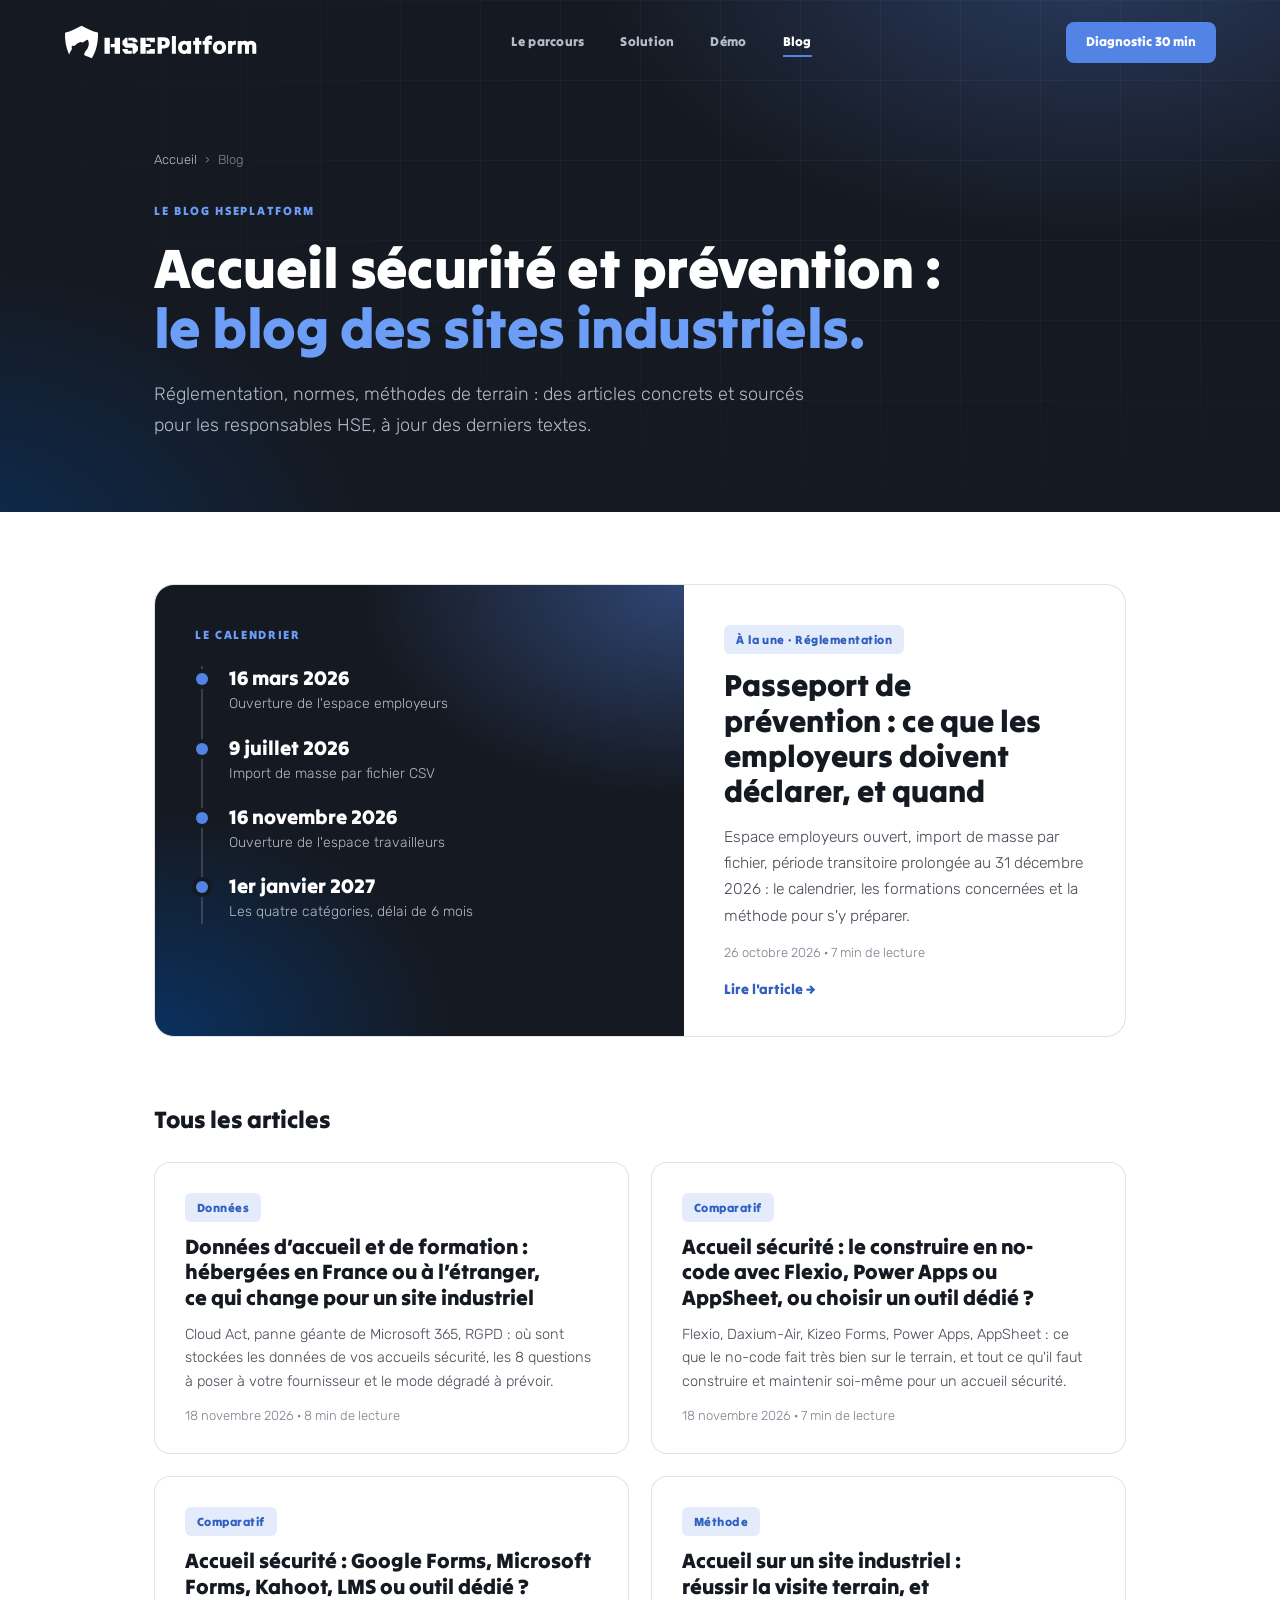
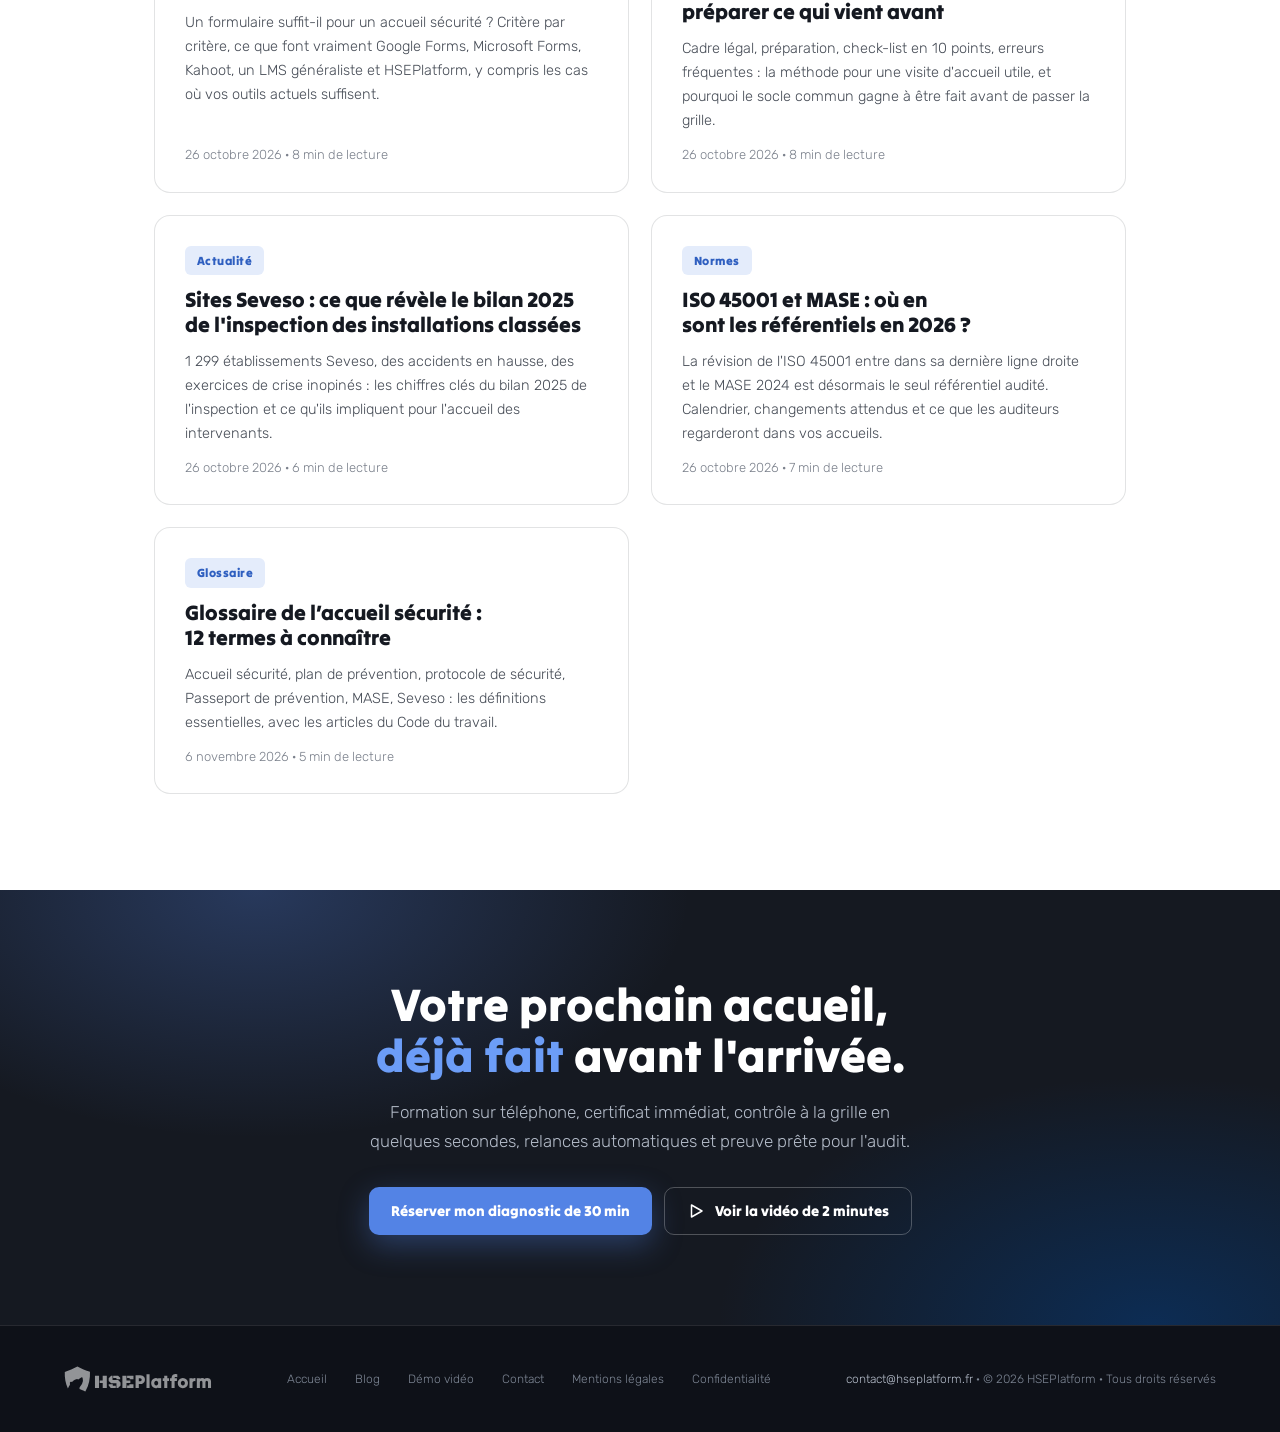
==== commit 16bb68d9: "Articles : no-code et hébergement des données" ====
--- a/blog/index.html
+++ b/blog/index.html
@@ -41,6 +41,30 @@
  "blogPost": [
   {
    "@type": "BlogPosting",
+   "headline": "Données d’accueil et de formation : hébergées en France ou à l’étranger, ce qui change pour un site industriel",
+   "url": "https://hseplatform.fr/blog/accueil-securite-donnees-hebergement-france-cloud-act.html",
+   "datePublished": "2026-11-18",
+   "author": {
+    "@type": "Person",
+    "name": "Etienne Landre",
+    "jobTitle": "Cofondateur d'HSEPlatform",
+    "url": "https://hseplatform.fr/"
+   }
+  },
+  {
+   "@type": "BlogPosting",
+   "headline": "Accueil sécurité : le construire en no-code avec Flexio, Power Apps ou AppSheet, ou choisir un outil dédié ?",
+   "url": "https://hseplatform.fr/blog/accueil-securite-no-code-flexio-power-apps-appsheet.html",
+   "datePublished": "2026-11-18",
+   "author": {
+    "@type": "Person",
+    "name": "Etienne Landre",
+    "jobTitle": "Cofondateur d'HSEPlatform",
+    "url": "https://hseplatform.fr/"
+   }
+  },
+  {
+   "@type": "BlogPosting",
    "headline": "Passeport de prévention : ce que les employeurs doivent déclarer, et quand",
    "url": "https://hseplatform.fr/blog/passeport-de-prevention-employeurs.html",
    "datePublished": "2026-10-26",
@@ -152,6 +176,18 @@
 
   <div class="sec-h"><h2>Tous les articles</h2></div>
   <div class="grid">
+    <a class="card" href="accueil-securite-donnees-hebergement-france-cloud-act.html">
+      <span class="tag">Données</span>
+      <h3>Données d’accueil et de formation : hébergées en France ou à l’étranger, ce qui change pour un site industriel</h3>
+      <p>Cloud Act, panne géante de Microsoft 365, RGPD : où sont stockées les données de vos accueils sécurité, les 8 questions à poser à votre fournisseur et le mode dégradé à prévoir.</p>
+      <span class="small-meta">18 novembre 2026 · 8 min de lecture</span>
+    </a>
+    <a class="card" href="accueil-securite-no-code-flexio-power-apps-appsheet.html">
+      <span class="tag">Comparatif</span>
+      <h3>Accueil sécurité : le construire en no-code avec Flexio, Power Apps ou AppSheet, ou choisir un outil dédié ?</h3>
+      <p>Flexio, Daxium-Air, Kizeo Forms, Power Apps, AppSheet : ce que le no-code fait très bien sur le terrain, et tout ce qu&#x27;il faut construire et maintenir soi-même pour un accueil sécurité.</p>
+      <span class="small-meta">18 novembre 2026 · 7 min de lecture</span>
+    </a>
     <a class="card" href="accueil-securite-google-forms-microsoft-forms-kahoot-lms.html">
       <span class="tag">Comparatif</span>
       <h3>Accueil sécurité : Google Forms, Microsoft Forms, Kahoot, LMS ou outil dédié ?</h3>
